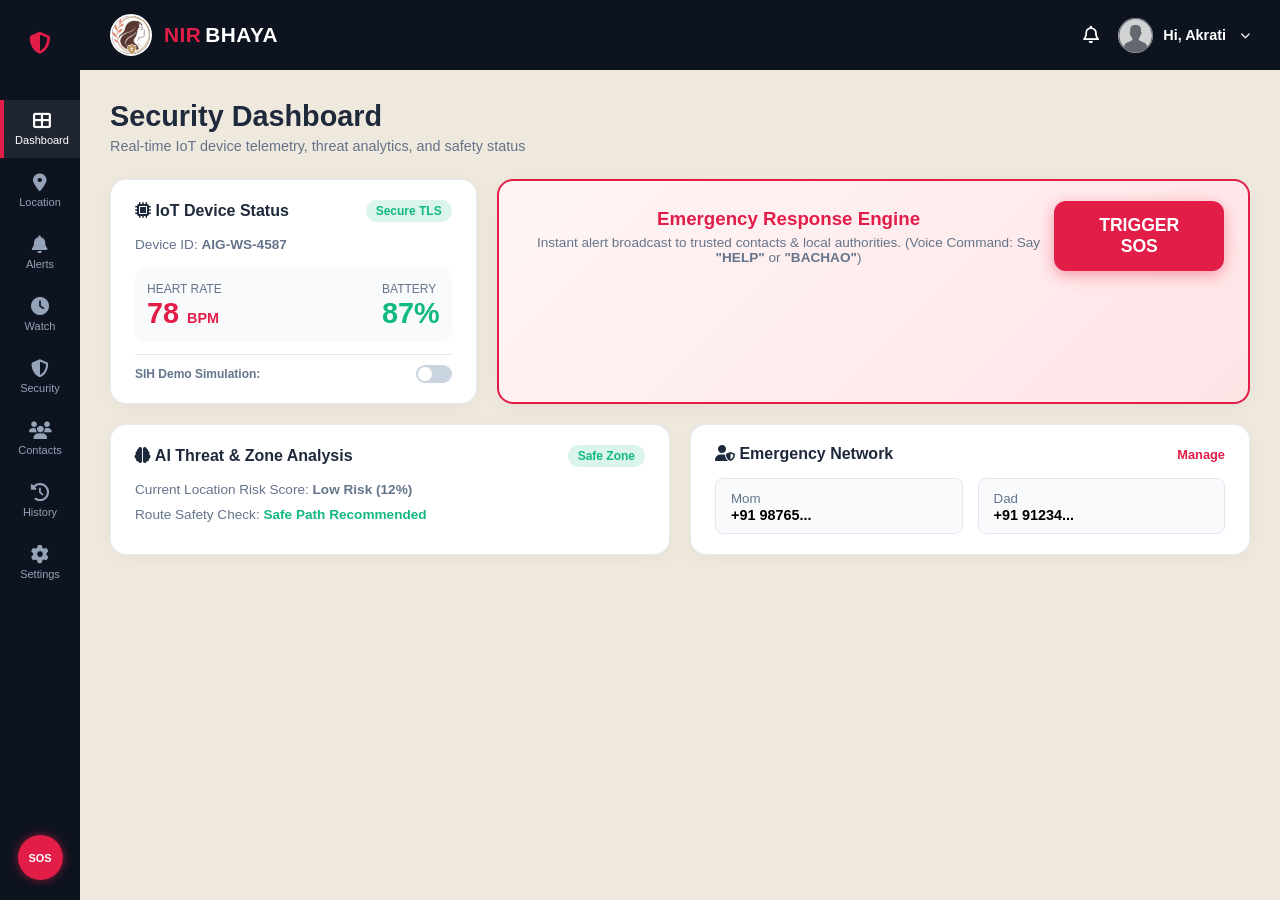
==== index.html @ d516da68 "Rename homepage to index.html" ====
<!DOCTYPE html>
<html lang="en">

<head>
    <meta charset="UTF-8">
    <meta name="viewport" content="width=device-width, initial-scale=1.0">
    <title>Dashboard | NIRBHAYA</title>

    <link rel="stylesheet" href="css/global.css">
    <link rel="stylesheet" href="https://cdnjs.cloudflare.com/ajax/libs/font-awesome/6.4.0/css/all.min.css">

    <style>
        /* Exact Theme Match with security.html */
        body {
            background-color: #8f6244;
            margin: 0;
            font-family: 'Plus Jakarta Sans', sans-serif;
        }

        .app-container {
            display: flex;
            min-height: 100vh;
        }

        /* Sidebar Styling */
        .sidebar {
            width: 80px;
            background-color: #0d131f;
            display: flex;
            flex-direction: column;
            align-items: center;
            padding: 20px 0;
            position: fixed;
            height: 100vh;
            z-index: 100;
        }

        .sidebar .logo-area {
            color: #fff;
            font-weight: 800;
            font-size: 14px;
            margin-bottom: 30px;
            text-align: center;
        }

        .sidebar a {
            color: #94a3b8;
            text-decoration: none;
            display: flex;
            flex-direction: column;
            align-items: center;
            font-size: 11px;
            padding: 12px 0;
            width: 100%;
            transition: 0.2s;
        }

        .sidebar a i {
            font-size: 18px;
            margin-bottom: 4px;
        }

        .sidebar a:hover,
        .sidebar a.active {
            color: #ffffff;
            background: rgba(255, 255, 255, 0.08);
            border-left: 4px solid #e11d48;
        }

        .sidebar .sos-icon-btn {
            margin-top: auto;
            background: #e11d48;
            color: white;
            border-radius: 50%;
            width: 45px;
            height: 45px;
            display: flex;
            align-items: center;
            justify-content: center;
            font-weight: 700;
            font-size: 11px;
            box-shadow: 0 0 10px rgba(225, 29, 72, 0.6);
            text-decoration: none;
            cursor: pointer;
        }

        /* Main Content Wrapper */
        .main-wrapper {
            margin-left: 80px;
            flex: 1;
            background-color: #efe8dc;
            min-height: 100vh;
        }

        /* Top Bar */
        .topbar {
            height: 70px;
            background: #0d131f;
            color: white;
            display: flex;
            align-items: center;
            justify-content: space-between;
            padding: 0 30px;
            position: relative;
        }

        .brand-logo-area {
            display: flex;
            align-items: center;
            gap: 12px;
        }

        /* Custom Logo Image Styles */
        .app-logo {
            height: 42px;
            width: 42px;
            border-radius: 50%;
            object-fit: cover;
            border: 2px solid white;
        }

        /* NIRBHAYA Logo Style (NIR in Red, BHAYA in White) */
        .brand-title {
            font-weight: 800;
            font-size: 1.3rem;
            letter-spacing: 0.5px;
            display: flex;
            align-items: center;
            gap: 4px;
        }

        .brand-title .nir-text {
            color: #e11d48;
        }

        .brand-title .bhaya-text {
            color: #ffffff;
        }

        .top-right {
            display: flex;
            align-items: center;
            gap: 20px;
        }

        /* User Profile Dropdown Styles (Exact Match with security.html) */
        .user-dropdown-container {
            position: relative;
            cursor: pointer;
        }

        .user-profile {
            display: flex;
            align-items: center;
            gap: 10px;
            font-size: 0.9rem;
            font-weight: 600;
        }

        .user-profile img {
            width: 35px;
            height: 35px;
            border-radius: 50%;
            object-fit: cover;
        }

        .dropdown-menu {
            display: none;
            position: absolute;
            right: 0;
            top: 50px;
            background: #ffffff;
            color: #1e293b;
            min-width: 200px;
            border-radius: 12px;
            box-shadow: 0 10px 25px rgba(0, 0, 0, 0.2);
            overflow: hidden;
            z-index: 1100;
        }

        .dropdown-menu.show {
            display: block;
        }

        .dropdown-header {
            padding: 15px;
            background: #f8fafc;
            border-bottom: 1px solid #e2e8f0;
        }

        .dropdown-header strong {
            display: block;
            font-size: 14px;
            color: #0f172a;
        }

        .dropdown-header small {
            color: #64748b;
            font-size: 12px;
        }

        .dropdown-item {
            display: flex;
            align-items: center;
            gap: 10px;
            padding: 12px 15px;
            color: #334155;
            text-decoration: none;
            font-size: 13px;
            transition: 0.2s;
        }

        .dropdown-item:hover {
            background: #f1f5f9;
            color: #e11d48;
        }

        .dropdown-item i {
            width: 16px;
        }

        .dropdown-divider {
            height: 1px;
            background: #e2e8f0;
        }

        /* Content Area & Cards Grid */
        .content-body {
            padding: 30px;
        }

        .page-title h1 {
            font-size: 1.8rem;
            font-weight: 800;
            color: #1e293b;
            margin-bottom: 5px;
        }

        .page-title p {
            color: #64748b;
            font-size: 0.9rem;
            margin-bottom: 25px;
        }

        .dashboard-grid {
            display: grid;
            grid-template-columns: repeat(12, 1fr);
            gap: 20px;
        }

        .card {
            background: #ffffff;
            border-radius: 16px;
            padding: 20px 24px;
            box-shadow: 0 4px 20px rgba(0, 0, 0, 0.04);
            border: 1px solid rgba(226, 232, 240, 0.8);
        }

        .col-4 {
            grid-column: span 4;
        }

        .col-8 {
            grid-column: span 8;
        }

        .col-6 {
            grid-column: span 6;
        }

        .card-header-flex {
            display: flex;
            justify-content: space-between;
            align-items: center;
            margin-bottom: 15px;
        }

        .card-title {
            font-size: 1rem;
            font-weight: 700;
            color: #1e293b;
        }

        .status-badge {
            padding: 4px 10px;
            border-radius: 20px;
            font-size: 0.75rem;
            font-weight: 700;
        }

        .badge-safe {
            background: rgba(16, 185, 129, 0.15);
            color: #10b981;
        }

        .sos-active-banner {
            background: linear-gradient(135deg, #fff5f5 0%, #ffe4e6 100%);
            border: 2px solid #e11d48;
            text-align: center;
        }

        .big-sos-btn {
            background: #e11d48;
            color: white;
            border: none;
            padding: 14px 35px;
            font-size: 1.1rem;
            font-weight: 800;
            border-radius: 12px;
            cursor: pointer;
            box-shadow: 0 4px 15px rgba(225, 29, 72, 0.4);
        }

        .metric-value {
            font-size: 1.8rem;
            font-weight: 800;
            color: #1e293b;
        }

        /* SOS Countdown Overlay Styling */
        #sosCountdownOverlay {
            display: none;
            position: fixed;
            top: 0;
            left: 0;
            width: 100%;
            height: 100vh;
            background: rgba(225, 29, 72, 0.95);
            z-index: 99999;
            color: white;
            flex-direction: column;
            justify-content: center;
            align-items: center;
            text-align: center;
            padding: 20px;
        }

        #sosTimerDisplay {
            font-size: 6rem;
            font-weight: 800;
            margin: 20px 0;
            letter-spacing: 2px;
        }
    </style>
</head>

<body>

    <div class="app-container">

        <!-- SIDEBAR -->
        <aside class="sidebar">

            <!-- Left top shield icon linked to security.html -->
            <div class="logo-area">
                <a href="security.html" style="color: inherit; text-decoration: none;">
                    <i class="fa-solid fa-shield-halved" style="font-size: 22px; color: #e11d48; cursor: pointer;"
                        title="Go to Security Center"></i>
                </a>
            </div>

            <nav style="width: 100%; display: flex; flex-direction: column; gap: 4px;">

                <a href="indexsih.html" class="active">
                    <i class="fa-solid fa-table-cells-large"></i>
                    <span>Dashboard</span>
                </a>

                <!-- Location link connected to pages/track-location.html -->
                <a href="pages/track-location.html">
                    <i class="fa-solid fa-location-dot"></i>
                    <span>Location</span>
                </a>

                <a href="alerts.html">
                    <i class="fa-solid fa-bell"></i>
                    <span>Alerts</span>
                </a>

                <a href="watch.html">
                    <i class="fa-solid fa-clock"></i>
                    <span>Watch</span>
                </a>

                <a href="security.html">
                    <i class="fa-solid fa-shield-alt"></i>
                    <span>Security</span>
                </a>

                <a href="contacts.html">
                    <i class="fa-solid fa-users"></i>
                    <span>Contacts</span>
                </a>

                <a href="history.html">
                    <i class="fa-solid fa-clock-rotate-left"></i>
                    <span>History</span>
                </a>

                <a href="settings.html">
                    <i class="fa-solid fa-gear"></i>
                    <span>Settings</span>
                </a>

            </nav>

            <a class="sos-icon-btn" onclick="triggerSOSCountdown()">SOS</a>

        </aside>


        <!-- MAIN WRAPPER -->
        <div class="main-wrapper">

            <!-- TOPBAR -->
            <header class="topbar">

                <div class="brand-logo-area">
                    <img src="assets/images/nir2.jpeg" alt="NIRBHAYA Logo" class="app-logo"
                        onerror="this.src='https://images.unsplash.com/photo-1618005182384-a83a8bd57fbe?w=100'">
                    <div class="brand-title">
                        <span class="nir-text">NIR</span><span class="bhaya-text">BHAYA</span>
                    </div>
                </div>

                <div class="top-right">

                    <i class="fa-regular fa-bell" style="cursor: pointer; font-size: 1.1rem;"
                        onclick="location.href='alerts.html'"></i>

                    <!-- USER PROFILE WITH INTERACTIVE DROPDOWN MENU -->
                    <div class="user-dropdown-container" id="userDropdownToggle">
                        <div class="user-profile">
                            <img id="topbarUserImg" src="aqw.jpeg" alt="User DP"
                                onerror="this.src='https://images.unsplash.com/photo-1534528741775-53994a69daeb?w=100'">
                            <span id="topbarUserName">Hi, Akrati</span>
                            <i class="fa-solid fa-chevron-down" style="font-size: 10px; margin-left: 4px;"></i>
                        </div>

                        <div class="dropdown-menu" id="userDropdownMenu">
                            <div class="dropdown-header">
                                <strong id="dropdownUserName">Akrati</strong>
                                <small id="dropdownUserEmail">akrati@example.com</small>
                            </div>
                            <a href="#" class="dropdown-item"
                                onclick="alert('User Details: Primary User | Status: Verified')">
                                <i class="fa-solid fa-user"></i> User Details
                            </a>
                            <a href="settings.html" class="dropdown-item">
                                <i class="fa-solid fa-gear"></i> Account Settings
                            </a>
                            <div class="dropdown-divider"></div>
                            <a href="login.html" class="dropdown-item" style="color: #ef3340;">
                                <i class="fa-solid fa-right-from-bracket"></i> Logout
                            </a>
                        </div>
                    </div>

                </div>

            </header>


            <!-- CONTENT BODY -->
            <main class="content-body">

                <div class="page-title">
                    <h1>Security Dashboard</h1>
                    <p>Real-time IoT device telemetry, threat analytics, and safety status</p>
                </div>


                <div class="dashboard-grid">

                    <!-- IoT Hardware Telemetry Card -->
                    <div class="card col-4">

                        <div class="card-header-flex">

                            <span class="card-title">
                                <i class="fa-solid fa-microchip"></i>
                                IoT Device Status
                            </span>

                            <span class="status-badge badge-safe">
                                Secure TLS
                            </span>

                        </div>

                        <p style="font-size: 0.85rem; color: #64748b; margin-bottom: 12px;">
                            Device ID: <strong>AIG-WS-4587</strong>
                        </p>

                        <div
                            style="display: flex; justify-content: space-between; margin-top: 15px; background: #f8fafc; padding: 12px; border-radius: 10px;">

                            <div>

                                <small style="color: #64748b; font-size: 0.75rem;">
                                    HEART RATE
                                </small>

                                <div class="metric-value" style="color: #e11d48;" id="heartRate">
                                    78
                                    <span style="font-size: 0.9rem;">
                                        BPM
                                    </span>
                                </div>

                            </div>

                            <div>

                                <small style="color: #64748b; font-size: 0.75rem;">
                                    BATTERY
                                </small>

                                <div class="metric-value" style="color: #10b981;">
                                    87%
                                </div>

                            </div>

                        </div>

                        <!-- SIH Demo Telemetry Simulation Toggle -->
                        <div
                            style="margin-top: 12px; display: flex; justify-content: space-between; align-items: center; border-top: 1px solid #e2e8f0; padding-top: 10px;">
                            <span style="font-size: 0.75rem; color: #64748b; font-weight: 600;">SIH Demo
                                Simulation:</span>
                            <label onclick="toggleSimulation()"
                                style="cursor: pointer; width: 36px; height: 18px; background: #cbd5e1; border-radius: 20px; position: relative; display: inline-block;">
                                <span id="slider"
                                    style="position: absolute; top: 2px; left: 2px; width: 14px; height: 14px; background: white; border-radius: 50%; transition: 0.3s;"></span>
                            </label>
                        </div>

                    </div>


                    <!-- Smart SOS Quick Trigger Card -->
                    <div class="card col-8 sos-active-banner">

                        <div style="display: flex; justify-content: space-between; align-items: center;">

                            <div>

                                <h3 style="color: #e11d48; margin-bottom: 5px;">
                                    Emergency Response Engine
                                </h3>

                                <p style="font-size: 0.85rem; color: #64748b;">
                                    Instant alert broadcast to trusted contacts & local authorities. (Voice Command: Say
                                    <strong>"HELP"</strong> or <strong>"BACHAO"</strong>)
                                </p>

                            </div>

                            <button class="big-sos-btn" onclick="triggerSOSCountdown()">
                                TRIGGER SOS
                            </button>

                        </div>

                    </div>


                    <!-- AI Risk & Geofence Status -->
                    <div class="card col-6">

                        <div class="card-header-flex">

                            <span class="card-title">
                                <i class="fa-solid fa-brain"></i>
                                AI Threat & Zone Analysis
                            </span>

                            <span class="status-badge badge-safe" id="zoneBadgeStatus">
                                Safe Zone
                            </span>

                        </div>

                        <p style="font-size: 0.85rem; color: #64748b; margin-bottom: 10px;">
                            Current Location Risk Score:
                            <strong id="riskScoreText">Low Risk (12%)</strong>
                        </p>

                        <p style="font-size: 0.85rem; color: #64748b;">
                            Route Safety Check:
                            <strong style="color: #10b981;" id="routeCheckText">
                                Safe Path Recommended
                            </strong>
                        </p>

                    </div>


                    <!-- Trusted Contacts Quick View -->
                    <div class="card col-6">

                        <div class="card-header-flex">

                            <span class="card-title">
                                <i class="fa-solid fa-user-shield"></i>
                                Emergency Network
                            </span>

                            <a href="security.html"
                                style="font-size: 0.8rem; color: #e11d48; text-decoration: none; font-weight: 700;">
                                Manage
                            </a>

                        </div>

                        <div style="display: flex; gap: 15px; margin-top: 10px;">

                            <div
                                style="background: #f8fafc; padding: 10px 15px; border-radius: 8px; flex: 1; border: 1px solid #e2e8f0;">

                                <small style="color: #64748b;">
                                    Mom
                                </small>

                                <div style="font-weight: 700; font-size: 0.9rem;">
                                    +91 98765...
                                </div>

                            </div>


                            <div
                                style="background: #f8fafc; padding: 10px 15px; border-radius: 8px; flex: 1; border: 1px solid #e2e8f0;">

                                <small style="color: #64748b;">
                                    Dad
                                </small>

                                <div style="font-weight: 700; font-size: 0.9rem;">
                                    +91 91234...
                                </div>

                            </div>

                        </div>

                    </div>

                </div>

            </main>

        </div>

    </div>

    <!-- SOS COUNTDOWN OVERLAY SCREEN -->
    <div id="sosCountdownOverlay">
        <h2>🚨 SOS EMERGENCY ACTIVATED 🚨</h2>
        <p>Dispatching coordinates and custom SMS to emergency contacts in:</p>
        <div id="sosTimerDisplay">15</div>
        <p style="font-size: 14px; max-width: 400px; opacity: 0.9; margin-bottom: 30px;">Voice command or manual trigger
            detected. Click cancel if this is a false alarm.</p>
        <button onclick="cancelSOS()"
            style="background: white; color: #e11d48; border: none; padding: 16px 45px; border-radius: 40px; font-size: 1.3rem; font-weight: 800; cursor: pointer; box-shadow: 0 10px 25px rgba(0,0,0,0.3); transition: 0.2s;">
            ❌ CANCEL SOS
        </button>
    </div>

    <!-- Script Section -->
    <script>
        // Sync Profile Data & Active Logged-in User Details from localStorage
        window.addEventListener('DOMContentLoaded', () => {
            const savedName = localStorage.getItem('nirbhaya_username');
            const savedDp = localStorage.getItem('nirbhaya_userdp');
            const savedEmail = localStorage.getItem('nirbhaya_user_email') || localStorage.getItem('nirbhaya_current_user_email');

            if (savedName) {
                const topbarNameEl = document.getElementById('topbarUserName');
                const dropdownNameEl = document.getElementById('dropdownUserName');
                if (topbarNameEl) topbarNameEl.textContent = `Hi, ${savedName}`;
                if (dropdownNameEl) dropdownNameEl.textContent = savedName;
            }

            if (savedEmail) {
                const dropdownEmailEl = document.getElementById('dropdownUserEmail');
                if (dropdownEmailEl) dropdownEmailEl.textContent = savedEmail;
            }

            const topbarImg = document.getElementById('topbarUserImg');
            if (savedDp && savedDp.trim() !== "") {
                if (topbarImg) topbarImg.src = savedDp;
            } else {
                if (topbarImg) topbarImg.src = 'aqw.jpeg';
            }
        });

        /* =========================
           USER DROPDOWN TOGGLE SCRIPT
        ========================= */
        const dropdownToggle = document.getElementById('userDropdownToggle');
        const dropdownMenu = document.getElementById('userDropdownMenu');

        if (dropdownToggle && dropdownMenu) {
            dropdownToggle.addEventListener('click', (e) => {
                e.stopPropagation();
                dropdownMenu.classList.toggle('show');
            });

            window.addEventListener('click', () => {
                if (dropdownMenu.classList.contains('show')) {
                    dropdownMenu.classList.remove('show');
                }
            });
        }

        // 1. IoT Telemetry Simulation for Judges Demo
        let isSimulating = false;
        function toggleSimulation() {
            isSimulating = !isSimulating;
            let hrElement = document.getElementById("heartRate");
            let slider = document.getElementById("slider");

            if (isSimulating) {
                slider.style.transform = "translateX(18px)";
                slider.parentElement.style.background = "#e11d48";
                window.simInterval = setInterval(() => {
                    let randomHR = Math.floor(Math.random() * (140 - 115 + 1)) + 115;
                    hrElement.innerHTML = `${randomHR} <span style="font-size: 0.9rem;">BPM</span>`;
                }, 2000);
            } else {
                slider.style.transform = "translateX(0)";
                slider.parentElement.style.background = "#cbd5e1";
                clearInterval(window.simInterval);
                hrElement.innerHTML = `78 <span style="font-size: 0.9rem;">BPM</span>`;
            }
        }

        // 2. Strict 15-Sec SOS Countdown & Cancel Engine
        let sosInterval = null;
        let countdownValue = 15;

        function triggerSOSCountdown() {
            countdownValue = 15;
            document.getElementById('sosTimerDisplay').textContent = countdownValue;
            document.getElementById('sosCountdownOverlay').style.display = 'flex';

            sosInterval = setInterval(() => {
                countdownValue--;
                document.getElementById('sosTimerDisplay').textContent = countdownValue;

                if (countdownValue <= 0) {
                    clearInterval(sosInterval);
                    document.getElementById('sosCountdownOverlay').style.display = 'none';

                    const customMsg = localStorage.getItem('nirbhaya_sos_sms') || "Emergency SOS Triggered!";
                    alert(`🚨 SOS DISPATCHED SUCCESSFULLY!\n\nCustom SMS Sent to Trusted Contacts:\n"${customMsg}"\n\nLocal authorities & emergency services alerted with live GPS coordinates.`);
                }
            }, 1000);
        }

        function cancelSOS() {
            if (sosInterval) {
                clearInterval(sosInterval);
            }
            document.getElementById('sosCountdownOverlay').style.display = 'none';
            alert("🛡️ SOS Alert successfully cancelled.");
        }

        // 3. Hands-Free Voice Command Listener for SOS (Keywords: HELP, BACHAO, SAFE)
        if ('webkitSpeechRecognition' in window || 'SpeechRecognition' in window) {
            const SpeechRecognition = window.SpeechRecognition || window.webkitSpeechRecognition;
            const recognition = new SpeechRecognition();
            recognition.continuous = true;
            recognition.interimResults = false;
            recognition.lang = 'en-IN';

            recognition.onresult = function (event) {
                let transcript = event.results[event.results.length - 1][0].transcript.toLowerCase();
                console.log("Voice heard:", transcript);

                if (transcript.includes("help") || transcript.includes("bachao") || transcript.includes("emergency")) {
                    triggerSOSCountdown();
                } else if (transcript.includes("safe")) {
                    cancelSOS();
                    document.getElementById('zoneBadgeStatus').textContent = "Safe Zone";
                    document.getElementById('zoneBadgeStatus').className = "status-badge badge-safe";
                    document.getElementById('riskScoreText').textContent = "Low Risk (12%)";
                    document.getElementById('routeCheckText').textContent = "Safe Path Recommended";
                    document.getElementById('routeCheckText').style.color = "#10b981";
                }
            };

            recognition.onerror = function (event) {
                console.log("Speech recognition error", event.error);
            };

            recognition.onend = function () {
                try {
                    recognition.start();
                } catch (e) { }
            };

            try {
                recognition.start();
                console.log("Microphone voice recognition active for HELP / BACHAO / SAFE");
            } catch (e) {
                console.log("Voice listener already active or blocked");
            }
        }
    </script>

</body>

</html>
---- css/global.css ----
*{
    margin: 0px;
    padding: 0px;
    box-sizing: border-box;
}
body{
    font-family: 'Lucida Sans', 'Lucida Sans Regular', 'Lucida Grande', 'Lucida Sans Unicode', Geneva, Verdana, sans-serif;
    font-weight: 100;
    font-size: medium;
}
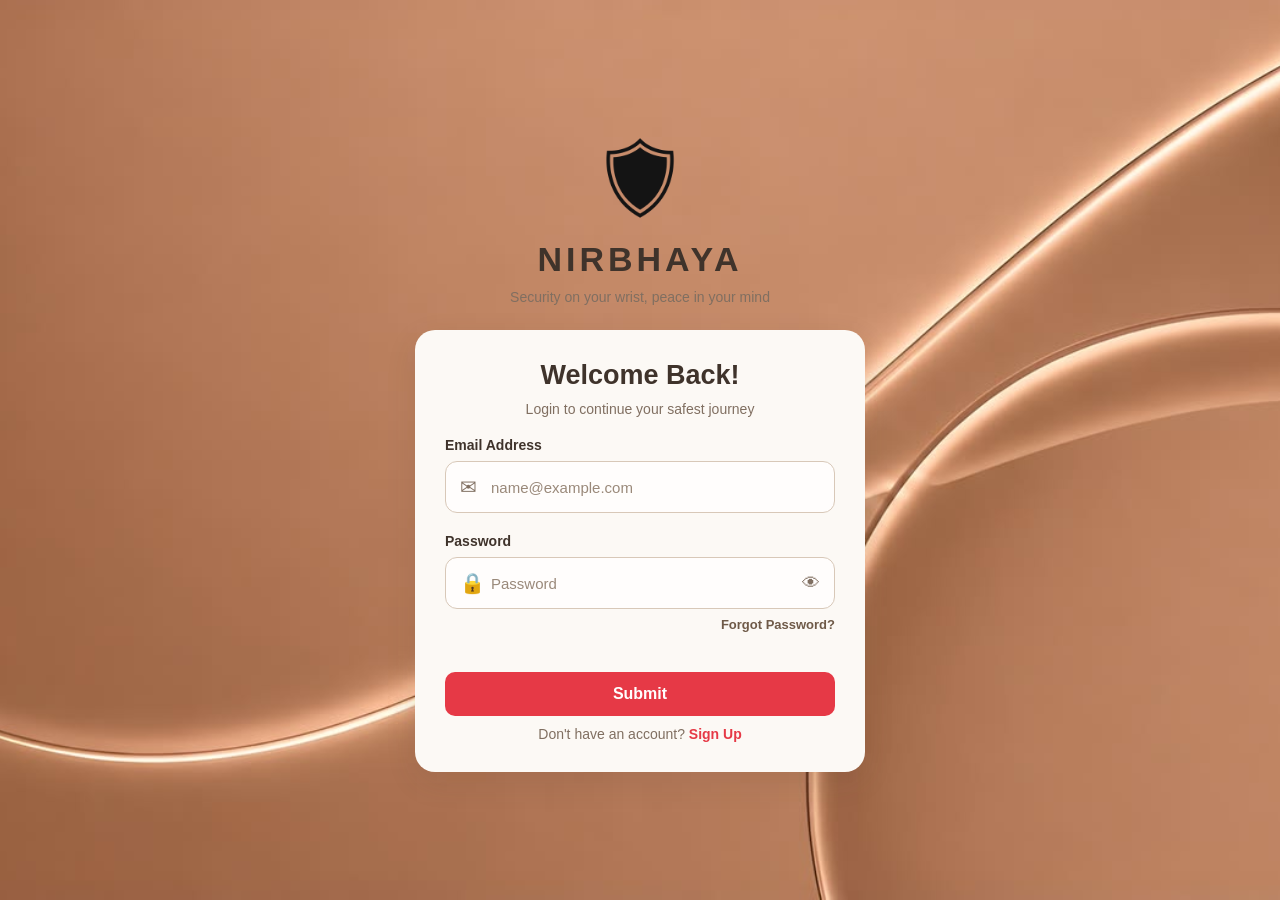
==== commit 8b97900f: "Set login as homepage" ====
--- a/index.html
+++ b/index.html
@@ -8,6 +8,7 @@
 <head>
     <meta charset="UTF-8">
     <meta name="viewport" content="width=device-width, initial-scale=1.0">
+    <meta http-equiv="refresh" content="0; url=login.html">
     <title>Dashboard | NIRBHAYA</title>
 
     <link rel="stylesheet" href="css/global.css">
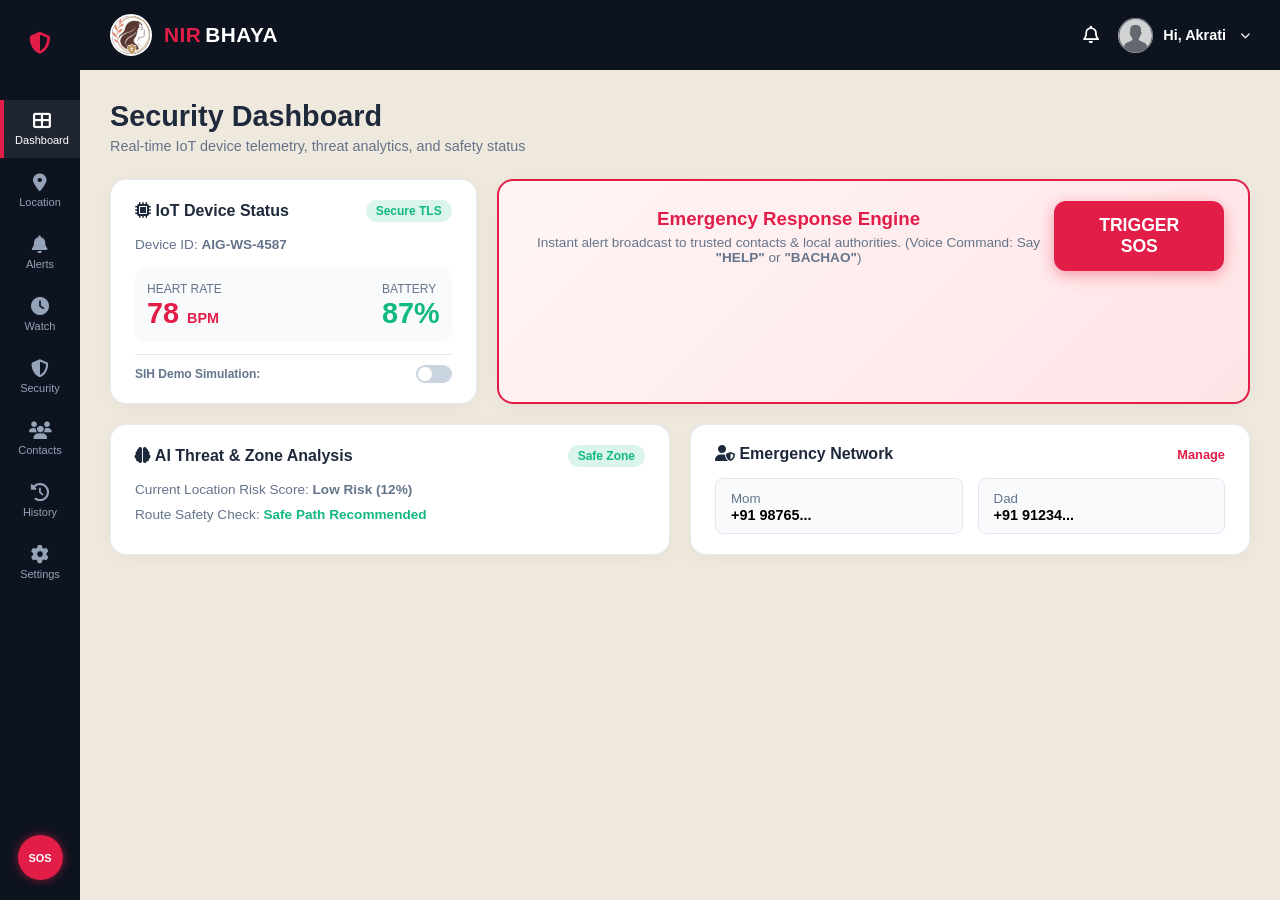
==== commit 01c6ff83: "Fix dashboard homepage" ====
--- a/index.html
+++ b/index.html
@@ -1,14 +1,10 @@
-
-
-
-
 <!DOCTYPE html>
 <html lang="en">
 
 <head>
     <meta charset="UTF-8">
     <meta name="viewport" content="width=device-width, initial-scale=1.0">
-    <meta http-equiv="refresh" content="0; url=login.html">
+    
     <title>Dashboard | NIRBHAYA</title>
 
     <link rel="stylesheet" href="css/global.css">
@@ -366,7 +362,7 @@
 
             <nav style="width: 100%; display: flex; flex-direction: column; gap: 4px;">
 
-                <a href="indexsih.html" class="active">
+                <a href="index.html" class="active">
                     <i class="fa-solid fa-table-cells-large"></i>
                     <span>Dashboard</span>
                 </a>
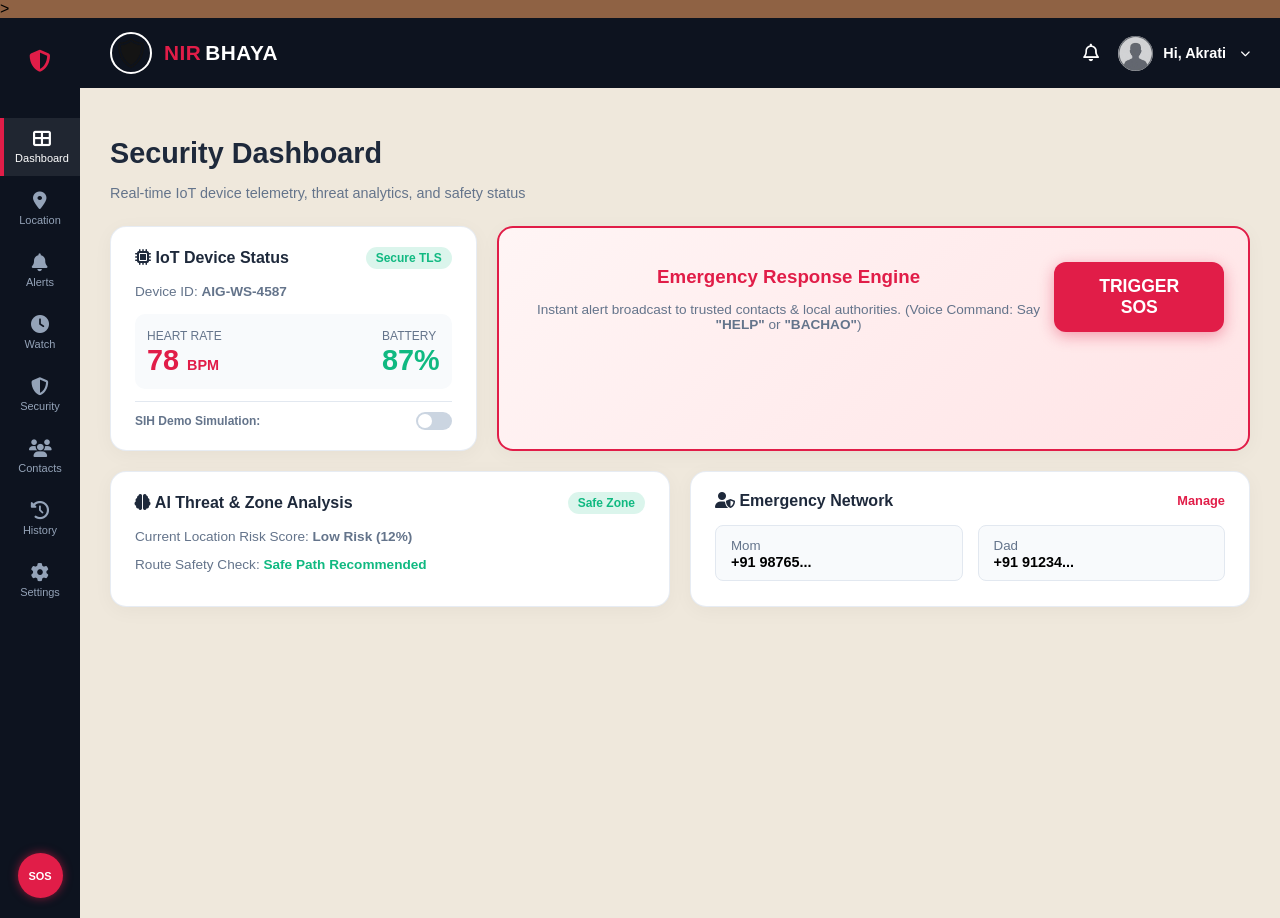
==== commit d0e72bff: "Fix dashboard visibility" ====
--- a/index.html
+++ b/index.html
@@ -1,4 +1,4 @@
-<!DOCTYPE html>
+<!DOCTYPE html>>
 <html lang="en">
 
 <head>
@@ -7,7 +7,7 @@
     
     <title>Dashboard | NIRBHAYA</title>
 
-    <link rel="stylesheet" href="css/global.css">
+    <link rel="stylesheet" >
     <link rel="stylesheet" href="https://cdnjs.cloudflare.com/ajax/libs/font-awesome/6.4.0/css/all.min.css">
 
     <style>
@@ -342,6 +342,35 @@
             margin: 20px 0;
             letter-spacing: 2px;
         }
+
+        /* Dashboard reliability + responsive fixes */
+        *, *::before, *::after { box-sizing: border-box; }
+        html, body { min-height: 100%; }
+        body { overflow-x: hidden; }
+        .app-container { width: 100%; }
+        .main-wrapper { min-width: 0; }
+        .content-body { display: block !important; visibility: visible !important; opacity: 1 !important; }
+        .dashboard-grid { display: grid !important; }
+        .dashboard-grid > .card { display: block !important; visibility: visible !important; opacity: 1 !important; min-width: 0; }
+        @media (max-width: 900px) {
+            .sidebar { width: 70px; }
+            .main-wrapper { margin-left: 70px; }
+            .dashboard-grid { grid-template-columns: 1fr 1fr; }
+            .col-4, .col-6, .col-8 { grid-column: span 1; }
+            .sos-active-banner { grid-column: 1 / -1; }
+        }
+        @media (max-width: 600px) {
+            .sidebar { width: 60px; padding-top: 12px; }
+            .sidebar a span { display: none; }
+            .main-wrapper { margin-left: 60px; }
+            .topbar { padding: 0 15px; }
+            .brand-title { font-size: 1rem; }
+            .app-logo { width: 34px; height: 34px; }
+            .content-body { padding: 18px; }
+            .dashboard-grid { grid-template-columns: 1fr; }
+            .col-4, .col-6, .col-8, .sos-active-banner { grid-column: 1; }
+            .sos-active-banner > div { flex-direction: column; gap: 15px; }
+        }
     </style>
 </head>
 
@@ -417,7 +446,7 @@
             <header class="topbar">
 
                 <div class="brand-logo-area">
-                    <img src="assets/images/nir2.jpeg" alt="NIRBHAYA Logo" class="app-logo"
+                    <img src="assets/images/logo.png" alt="NIRBHAYA Logo" class="app-logo"
                         onerror="this.src='https://images.unsplash.com/photo-1618005182384-a83a8bd57fbe?w=100'">
                     <div class="brand-title">
                         <span class="nir-text">NIR</span><span class="bhaya-text">BHAYA</span>
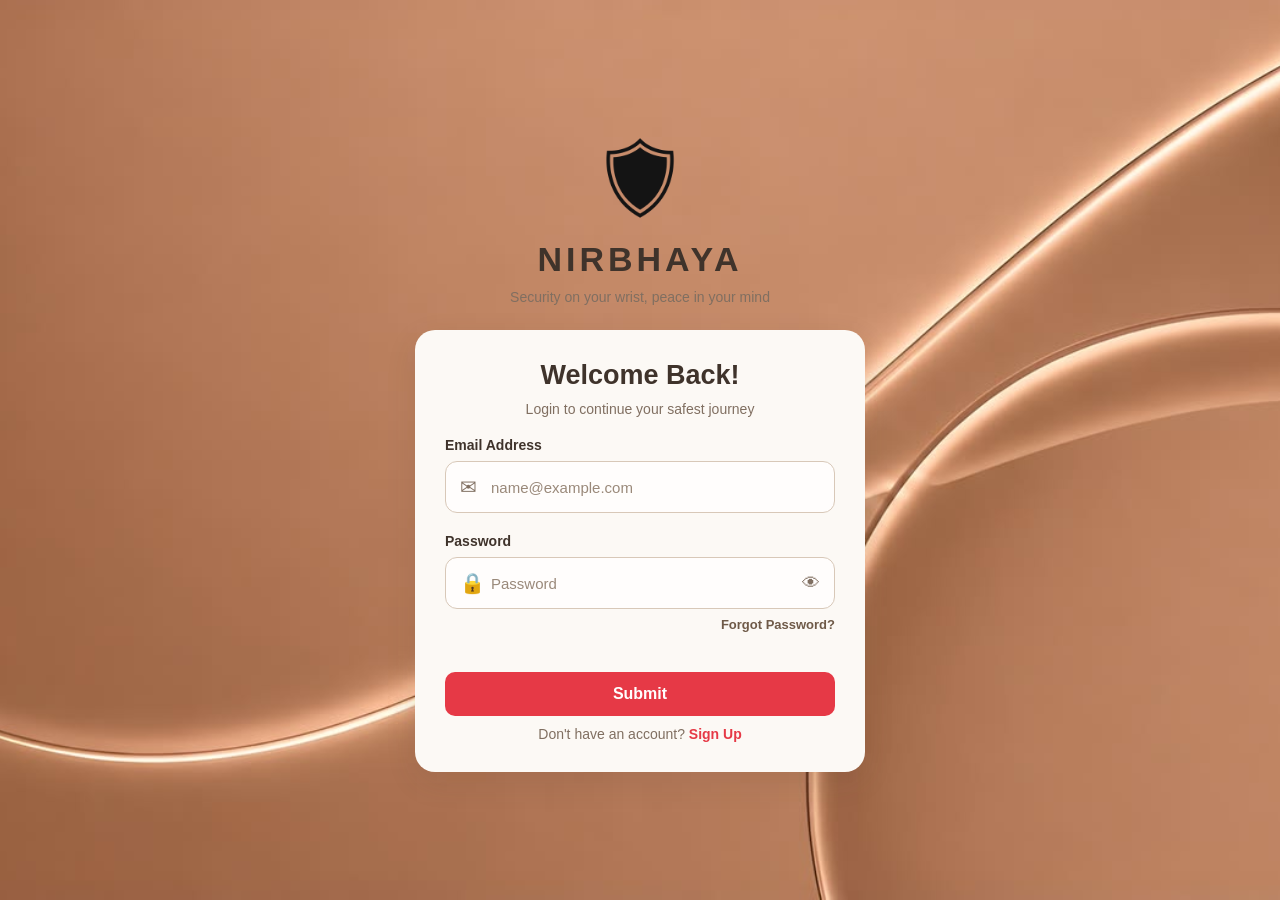
==== commit b1f4d096: "Fix login signup and dashboard flow" ====
--- a/index.html
+++ b/index.html
@@ -1,846 +1,21 @@
-<!DOCTYPE html>>
+<!DOCTYPE html>
 <html lang="en">
-
 <head>
     <meta charset="UTF-8">
     <meta name="viewport" content="width=device-width, initial-scale=1.0">
-    
-    <title>Dashboard | NIRBHAYA</title>
-
-    <link rel="stylesheet" >
-    <link rel="stylesheet" href="https://cdnjs.cloudflare.com/ajax/libs/font-awesome/6.4.0/css/all.min.css">
-
-    <style>
-        /* Exact Theme Match with security.html */
-        body {
-            background-color: #8f6244;
-            margin: 0;
-            font-family: 'Plus Jakarta Sans', sans-serif;
-        }
-
-        .app-container {
-            display: flex;
-            min-height: 100vh;
-        }
-
-        /* Sidebar Styling */
-        .sidebar {
-            width: 80px;
-            background-color: #0d131f;
-            display: flex;
-            flex-direction: column;
-            align-items: center;
-            padding: 20px 0;
-            position: fixed;
-            height: 100vh;
-            z-index: 100;
-        }
-
-        .sidebar .logo-area {
-            color: #fff;
-            font-weight: 800;
-            font-size: 14px;
-            margin-bottom: 30px;
-            text-align: center;
-        }
-
-        .sidebar a {
-            color: #94a3b8;
-            text-decoration: none;
-            display: flex;
-            flex-direction: column;
-            align-items: center;
-            font-size: 11px;
-            padding: 12px 0;
-            width: 100%;
-            transition: 0.2s;
-        }
-
-        .sidebar a i {
-            font-size: 18px;
-            margin-bottom: 4px;
-        }
-
-        .sidebar a:hover,
-        .sidebar a.active {
-            color: #ffffff;
-            background: rgba(255, 255, 255, 0.08);
-            border-left: 4px solid #e11d48;
-        }
-
-        .sidebar .sos-icon-btn {
-            margin-top: auto;
-            background: #e11d48;
-            color: white;
-            border-radius: 50%;
-            width: 45px;
-            height: 45px;
-            display: flex;
-            align-items: center;
-            justify-content: center;
-            font-weight: 700;
-            font-size: 11px;
-            box-shadow: 0 0 10px rgba(225, 29, 72, 0.6);
-            text-decoration: none;
-            cursor: pointer;
-        }
-
-        /* Main Content Wrapper */
-        .main-wrapper {
-            margin-left: 80px;
-            flex: 1;
-            background-color: #efe8dc;
-            min-height: 100vh;
-        }
-
-        /* Top Bar */
-        .topbar {
-            height: 70px;
-            background: #0d131f;
-            color: white;
-            display: flex;
-            align-items: center;
-            justify-content: space-between;
-            padding: 0 30px;
-            position: relative;
-        }
-
-        .brand-logo-area {
-            display: flex;
-            align-items: center;
-            gap: 12px;
-        }
-
-        /* Custom Logo Image Styles */
-        .app-logo {
-            height: 42px;
-            width: 42px;
-            border-radius: 50%;
-            object-fit: cover;
-            border: 2px solid white;
-        }
-
-        /* NIRBHAYA Logo Style (NIR in Red, BHAYA in White) */
-        .brand-title {
-            font-weight: 800;
-            font-size: 1.3rem;
-            letter-spacing: 0.5px;
-            display: flex;
-            align-items: center;
-            gap: 4px;
-        }
-
-        .brand-title .nir-text {
-            color: #e11d48;
-        }
-
-        .brand-title .bhaya-text {
-            color: #ffffff;
-        }
-
-        .top-right {
-            display: flex;
-            align-items: center;
-            gap: 20px;
-        }
-
-        /* User Profile Dropdown Styles (Exact Match with security.html) */
-        .user-dropdown-container {
-            position: relative;
-            cursor: pointer;
-        }
-
-        .user-profile {
-            display: flex;
-            align-items: center;
-            gap: 10px;
-            font-size: 0.9rem;
-            font-weight: 600;
-        }
-
-        .user-profile img {
-            width: 35px;
-            height: 35px;
-            border-radius: 50%;
-            object-fit: cover;
-        }
-
-        .dropdown-menu {
-            display: none;
-            position: absolute;
-            right: 0;
-            top: 50px;
-            background: #ffffff;
-            color: #1e293b;
-            min-width: 200px;
-            border-radius: 12px;
-            box-shadow: 0 10px 25px rgba(0, 0, 0, 0.2);
-            overflow: hidden;
-            z-index: 1100;
-        }
-
-        .dropdown-menu.show {
-            display: block;
-        }
-
-        .dropdown-header {
-            padding: 15px;
-            background: #f8fafc;
-            border-bottom: 1px solid #e2e8f0;
-        }
-
-        .dropdown-header strong {
-            display: block;
-            font-size: 14px;
-            color: #0f172a;
-        }
-
-        .dropdown-header small {
-            color: #64748b;
-            font-size: 12px;
-        }
-
-        .dropdown-item {
-            display: flex;
-            align-items: center;
-            gap: 10px;
-            padding: 12px 15px;
-            color: #334155;
-            text-decoration: none;
-            font-size: 13px;
-            transition: 0.2s;
-        }
-
-        .dropdown-item:hover {
-            background: #f1f5f9;
-            color: #e11d48;
-        }
-
-        .dropdown-item i {
-            width: 16px;
-        }
-
-        .dropdown-divider {
-            height: 1px;
-            background: #e2e8f0;
-        }
-
-        /* Content Area & Cards Grid */
-        .content-body {
-            padding: 30px;
-        }
-
-        .page-title h1 {
-            font-size: 1.8rem;
-            font-weight: 800;
-            color: #1e293b;
-            margin-bottom: 5px;
-        }
-
-        .page-title p {
-            color: #64748b;
-            font-size: 0.9rem;
-            margin-bottom: 25px;
-        }
-
-        .dashboard-grid {
-            display: grid;
-            grid-template-columns: repeat(12, 1fr);
-            gap: 20px;
-        }
-
-        .card {
-            background: #ffffff;
-            border-radius: 16px;
-            padding: 20px 24px;
-            box-shadow: 0 4px 20px rgba(0, 0, 0, 0.04);
-            border: 1px solid rgba(226, 232, 240, 0.8);
-        }
-
-        .col-4 {
-            grid-column: span 4;
-        }
-
-        .col-8 {
-            grid-column: span 8;
-        }
-
-        .col-6 {
-            grid-column: span 6;
-        }
-
-        .card-header-flex {
-            display: flex;
-            justify-content: space-between;
-            align-items: center;
-            margin-bottom: 15px;
-        }
-
-        .card-title {
-            font-size: 1rem;
-            font-weight: 700;
-            color: #1e293b;
-        }
-
-        .status-badge {
-            padding: 4px 10px;
-            border-radius: 20px;
-            font-size: 0.75rem;
-            font-weight: 700;
-        }
-
-        .badge-safe {
-            background: rgba(16, 185, 129, 0.15);
-            color: #10b981;
-        }
-
-        .sos-active-banner {
-            background: linear-gradient(135deg, #fff5f5 0%, #ffe4e6 100%);
-            border: 2px solid #e11d48;
-            text-align: center;
-        }
-
-        .big-sos-btn {
-            background: #e11d48;
-            color: white;
-            border: none;
-            padding: 14px 35px;
-            font-size: 1.1rem;
-            font-weight: 800;
-            border-radius: 12px;
-            cursor: pointer;
-            box-shadow: 0 4px 15px rgba(225, 29, 72, 0.4);
-        }
-
-        .metric-value {
-            font-size: 1.8rem;
-            font-weight: 800;
-            color: #1e293b;
-        }
-
-        /* SOS Countdown Overlay Styling */
-        #sosCountdownOverlay {
-            display: none;
-            position: fixed;
-            top: 0;
-            left: 0;
-            width: 100%;
-            height: 100vh;
-            background: rgba(225, 29, 72, 0.95);
-            z-index: 99999;
-            color: white;
-            flex-direction: column;
-            justify-content: center;
-            align-items: center;
-            text-align: center;
-            padding: 20px;
-        }
-
-        #sosTimerDisplay {
-            font-size: 6rem;
-            font-weight: 800;
-            margin: 20px 0;
-            letter-spacing: 2px;
-        }
-
-        /* Dashboard reliability + responsive fixes */
-        *, *::before, *::after { box-sizing: border-box; }
-        html, body { min-height: 100%; }
-        body { overflow-x: hidden; }
-        .app-container { width: 100%; }
-        .main-wrapper { min-width: 0; }
-        .content-body { display: block !important; visibility: visible !important; opacity: 1 !important; }
-        .dashboard-grid { display: grid !important; }
-        .dashboard-grid > .card { display: block !important; visibility: visible !important; opacity: 1 !important; min-width: 0; }
-        @media (max-width: 900px) {
-            .sidebar { width: 70px; }
-            .main-wrapper { margin-left: 70px; }
-            .dashboard-grid { grid-template-columns: 1fr 1fr; }
-            .col-4, .col-6, .col-8 { grid-column: span 1; }
-            .sos-active-banner { grid-column: 1 / -1; }
-        }
-        @media (max-width: 600px) {
-            .sidebar { width: 60px; padding-top: 12px; }
-            .sidebar a span { display: none; }
-            .main-wrapper { margin-left: 60px; }
-            .topbar { padding: 0 15px; }
-            .brand-title { font-size: 1rem; }
-            .app-logo { width: 34px; height: 34px; }
-            .content-body { padding: 18px; }
-            .dashboard-grid { grid-template-columns: 1fr; }
-            .col-4, .col-6, .col-8, .sos-active-banner { grid-column: 1; }
-            .sos-active-banner > div { flex-direction: column; gap: 15px; }
-        }
-    </style>
+    <title>NIRBHAYA - Login</title>
 </head>
 
 <body>
 
-    <div class="app-container">
+<script>
+    window.location.href = "login.html";
+</script>
 
-        <!-- SIDEBAR -->
-        <aside class="sidebar">
-
-            <!-- Left top shield icon linked to security.html -->
-            <div class="logo-area">
-                <a href="security.html" style="color: inherit; text-decoration: none;">
-                    <i class="fa-solid fa-shield-halved" style="font-size: 22px; color: #e11d48; cursor: pointer;"
-                        title="Go to Security Center"></i>
-                </a>
-            </div>
-
-            <nav style="width: 100%; display: flex; flex-direction: column; gap: 4px;">
-
-                <a href="index.html" class="active">
-                    <i class="fa-solid fa-table-cells-large"></i>
-                    <span>Dashboard</span>
-                </a>
-
-                <!-- Location link connected to pages/track-location.html -->
-                <a href="pages/track-location.html">
-                    <i class="fa-solid fa-location-dot"></i>
-                    <span>Location</span>
-                </a>
-
-                <a href="alerts.html">
-                    <i class="fa-solid fa-bell"></i>
-                    <span>Alerts</span>
-                </a>
-
-                <a href="watch.html">
-                    <i class="fa-solid fa-clock"></i>
-                    <span>Watch</span>
-                </a>
-
-                <a href="security.html">
-                    <i class="fa-solid fa-shield-alt"></i>
-                    <span>Security</span>
-                </a>
-
-                <a href="contacts.html">
-                    <i class="fa-solid fa-users"></i>
-                    <span>Contacts</span>
-                </a>
-
-                <a href="history.html">
-                    <i class="fa-solid fa-clock-rotate-left"></i>
-                    <span>History</span>
-                </a>
-
-                <a href="settings.html">
-                    <i class="fa-solid fa-gear"></i>
-                    <span>Settings</span>
-                </a>
-
-            </nav>
-
-            <a class="sos-icon-btn" onclick="triggerSOSCountdown()">SOS</a>
-
-        </aside>
-
-
-        <!-- MAIN WRAPPER -->
-        <div class="main-wrapper">
-
-            <!-- TOPBAR -->
-            <header class="topbar">
-
-                <div class="brand-logo-area">
-                    <img src="assets/images/logo.png" alt="NIRBHAYA Logo" class="app-logo"
-                        onerror="this.src='https://images.unsplash.com/photo-1618005182384-a83a8bd57fbe?w=100'">
-                    <div class="brand-title">
-                        <span class="nir-text">NIR</span><span class="bhaya-text">BHAYA</span>
-                    </div>
-                </div>
-
-                <div class="top-right">
-
-                    <i class="fa-regular fa-bell" style="cursor: pointer; font-size: 1.1rem;"
-                        onclick="location.href='alerts.html'"></i>
-
-                    <!-- USER PROFILE WITH INTERACTIVE DROPDOWN MENU -->
-                    <div class="user-dropdown-container" id="userDropdownToggle">
-                        <div class="user-profile">
-                            <img id="topbarUserImg" src="aqw.jpeg" alt="User DP"
-                                onerror="this.src='https://images.unsplash.com/photo-1534528741775-53994a69daeb?w=100'">
-                            <span id="topbarUserName">Hi, Akrati</span>
-                            <i class="fa-solid fa-chevron-down" style="font-size: 10px; margin-left: 4px;"></i>
-                        </div>
-
-                        <div class="dropdown-menu" id="userDropdownMenu">
-                            <div class="dropdown-header">
-                                <strong id="dropdownUserName">Akrati</strong>
-                                <small id="dropdownUserEmail">akrati@example.com</small>
-                            </div>
-                            <a href="#" class="dropdown-item"
-                                onclick="alert('User Details: Primary User | Status: Verified')">
-                                <i class="fa-solid fa-user"></i> User Details
-                            </a>
-                            <a href="settings.html" class="dropdown-item">
-                                <i class="fa-solid fa-gear"></i> Account Settings
-                            </a>
-                            <div class="dropdown-divider"></div>
-                            <a href="login.html" class="dropdown-item" style="color: #ef3340;">
-                                <i class="fa-solid fa-right-from-bracket"></i> Logout
-                            </a>
-                        </div>
-                    </div>
-
-                </div>
-
-            </header>
-
-
-            <!-- CONTENT BODY -->
-            <main class="content-body">
-
-                <div class="page-title">
-                    <h1>Security Dashboard</h1>
-                    <p>Real-time IoT device telemetry, threat analytics, and safety status</p>
-                </div>
-
-
-                <div class="dashboard-grid">
-
-                    <!-- IoT Hardware Telemetry Card -->
-                    <div class="card col-4">
-
-                        <div class="card-header-flex">
-
-                            <span class="card-title">
-                                <i class="fa-solid fa-microchip"></i>
-                                IoT Device Status
-                            </span>
-
-                            <span class="status-badge badge-safe">
-                                Secure TLS
-                            </span>
-
-                        </div>
-
-                        <p style="font-size: 0.85rem; color: #64748b; margin-bottom: 12px;">
-                            Device ID: <strong>AIG-WS-4587</strong>
-                        </p>
-
-                        <div
-                            style="display: flex; justify-content: space-between; margin-top: 15px; background: #f8fafc; padding: 12px; border-radius: 10px;">
-
-                            <div>
-
-                                <small style="color: #64748b; font-size: 0.75rem;">
-                                    HEART RATE
-                                </small>
-
-                                <div class="metric-value" style="color: #e11d48;" id="heartRate">
-                                    78
-                                    <span style="font-size: 0.9rem;">
-                                        BPM
-                                    </span>
-                                </div>
-
-                            </div>
-
-                            <div>
-
-                                <small style="color: #64748b; font-size: 0.75rem;">
-                                    BATTERY
-                                </small>
-
-                                <div class="metric-value" style="color: #10b981;">
-                                    87%
-                                </div>
-
-                            </div>
-
-                        </div>
-
-                        <!-- SIH Demo Telemetry Simulation Toggle -->
-                        <div
-                            style="margin-top: 12px; display: flex; justify-content: space-between; align-items: center; border-top: 1px solid #e2e8f0; padding-top: 10px;">
-                            <span style="font-size: 0.75rem; color: #64748b; font-weight: 600;">SIH Demo
-                                Simulation:</span>
-                            <label onclick="toggleSimulation()"
-                                style="cursor: pointer; width: 36px; height: 18px; background: #cbd5e1; border-radius: 20px; position: relative; display: inline-block;">
-                                <span id="slider"
-                                    style="position: absolute; top: 2px; left: 2px; width: 14px; height: 14px; background: white; border-radius: 50%; transition: 0.3s;"></span>
-                            </label>
-                        </div>
-
-                    </div>
-
-
-                    <!-- Smart SOS Quick Trigger Card -->
-                    <div class="card col-8 sos-active-banner">
-
-                        <div style="display: flex; justify-content: space-between; align-items: center;">
-
-                            <div>
-
-                                <h3 style="color: #e11d48; margin-bottom: 5px;">
-                                    Emergency Response Engine
-                                </h3>
-
-                                <p style="font-size: 0.85rem; color: #64748b;">
-                                    Instant alert broadcast to trusted contacts & local authorities. (Voice Command: Say
-                                    <strong>"HELP"</strong> or <strong>"BACHAO"</strong>)
-                                </p>
-
-                            </div>
-
-                            <button class="big-sos-btn" onclick="triggerSOSCountdown()">
-                                TRIGGER SOS
-                            </button>
-
-                        </div>
-
-                    </div>
-
-
-                    <!-- AI Risk & Geofence Status -->
-                    <div class="card col-6">
-
-                        <div class="card-header-flex">
-
-                            <span class="card-title">
-                                <i class="fa-solid fa-brain"></i>
-                                AI Threat & Zone Analysis
-                            </span>
-
-                            <span class="status-badge badge-safe" id="zoneBadgeStatus">
-                                Safe Zone
-                            </span>
-
-                        </div>
-
-                        <p style="font-size: 0.85rem; color: #64748b; margin-bottom: 10px;">
-                            Current Location Risk Score:
-                            <strong id="riskScoreText">Low Risk (12%)</strong>
-                        </p>
-
-                        <p style="font-size: 0.85rem; color: #64748b;">
-                            Route Safety Check:
-                            <strong style="color: #10b981;" id="routeCheckText">
-                                Safe Path Recommended
-                            </strong>
-                        </p>
-
-                    </div>
-
-
-                    <!-- Trusted Contacts Quick View -->
-                    <div class="card col-6">
-
-                        <div class="card-header-flex">
-
-                            <span class="card-title">
-                                <i class="fa-solid fa-user-shield"></i>
-                                Emergency Network
-                            </span>
-
-                            <a href="security.html"
-                                style="font-size: 0.8rem; color: #e11d48; text-decoration: none; font-weight: 700;">
-                                Manage
-                            </a>
-
-                        </div>
-
-                        <div style="display: flex; gap: 15px; margin-top: 10px;">
-
-                            <div
-                                style="background: #f8fafc; padding: 10px 15px; border-radius: 8px; flex: 1; border: 1px solid #e2e8f0;">
-
-                                <small style="color: #64748b;">
-                                    Mom
-                                </small>
-
-                                <div style="font-weight: 700; font-size: 0.9rem;">
-                                    +91 98765...
-                                </div>
-
-                            </div>
-
-
-                            <div
-                                style="background: #f8fafc; padding: 10px 15px; border-radius: 8px; flex: 1; border: 1px solid #e2e8f0;">
-
-                                <small style="color: #64748b;">
-                                    Dad
-                                </small>
-
-                                <div style="font-weight: 700; font-size: 0.9rem;">
-                                    +91 91234...
-                                </div>
-
-                            </div>
-
-                        </div>
-
-                    </div>
-
-                </div>
-
-            </main>
-
-        </div>
-
-    </div>
-
-    <!-- SOS COUNTDOWN OVERLAY SCREEN -->
-    <div id="sosCountdownOverlay">
-        <h2>🚨 SOS EMERGENCY ACTIVATED 🚨</h2>
-        <p>Dispatching coordinates and custom SMS to emergency contacts in:</p>
-        <div id="sosTimerDisplay">15</div>
-        <p style="font-size: 14px; max-width: 400px; opacity: 0.9; margin-bottom: 30px;">Voice command or manual trigger
-            detected. Click cancel if this is a false alarm.</p>
-        <button onclick="cancelSOS()"
-            style="background: white; color: #e11d48; border: none; padding: 16px 45px; border-radius: 40px; font-size: 1.3rem; font-weight: 800; cursor: pointer; box-shadow: 0 10px 25px rgba(0,0,0,0.3); transition: 0.2s;">
-            ❌ CANCEL SOS
-        </button>
-    </div>
-
-    <!-- Script Section -->
-    <script>
-        // Sync Profile Data & Active Logged-in User Details from localStorage
-        window.addEventListener('DOMContentLoaded', () => {
-            const savedName = localStorage.getItem('nirbhaya_username');
-            const savedDp = localStorage.getItem('nirbhaya_userdp');
-            const savedEmail = localStorage.getItem('nirbhaya_user_email') || localStorage.getItem('nirbhaya_current_user_email');
-
-            if (savedName) {
-                const topbarNameEl = document.getElementById('topbarUserName');
-                const dropdownNameEl = document.getElementById('dropdownUserName');
-                if (topbarNameEl) topbarNameEl.textContent = `Hi, ${savedName}`;
-                if (dropdownNameEl) dropdownNameEl.textContent = savedName;
-            }
-
-            if (savedEmail) {
-                const dropdownEmailEl = document.getElementById('dropdownUserEmail');
-                if (dropdownEmailEl) dropdownEmailEl.textContent = savedEmail;
-            }
-
-            const topbarImg = document.getElementById('topbarUserImg');
-            if (savedDp && savedDp.trim() !== "") {
-                if (topbarImg) topbarImg.src = savedDp;
-            } else {
-                if (topbarImg) topbarImg.src = 'aqw.jpeg';
-            }
-        });
-
-        /* =========================
-           USER DROPDOWN TOGGLE SCRIPT
-        ========================= */
-        const dropdownToggle = document.getElementById('userDropdownToggle');
-        const dropdownMenu = document.getElementById('userDropdownMenu');
-
-        if (dropdownToggle && dropdownMenu) {
-            dropdownToggle.addEventListener('click', (e) => {
-                e.stopPropagation();
-                dropdownMenu.classList.toggle('show');
-            });
-
-            window.addEventListener('click', () => {
-                if (dropdownMenu.classList.contains('show')) {
-                    dropdownMenu.classList.remove('show');
-                }
-            });
-        }
-
-        // 1. IoT Telemetry Simulation for Judges Demo
-        let isSimulating = false;
-        function toggleSimulation() {
-            isSimulating = !isSimulating;
-            let hrElement = document.getElementById("heartRate");
-            let slider = document.getElementById("slider");
-
-            if (isSimulating) {
-                slider.style.transform = "translateX(18px)";
-                slider.parentElement.style.background = "#e11d48";
-                window.simInterval = setInterval(() => {
-                    let randomHR = Math.floor(Math.random() * (140 - 115 + 1)) + 115;
-                    hrElement.innerHTML = `${randomHR} <span style="font-size: 0.9rem;">BPM</span>`;
-                }, 2000);
-            } else {
-                slider.style.transform = "translateX(0)";
-                slider.parentElement.style.background = "#cbd5e1";
-                clearInterval(window.simInterval);
-                hrElement.innerHTML = `78 <span style="font-size: 0.9rem;">BPM</span>`;
-            }
-        }
-
-        // 2. Strict 15-Sec SOS Countdown & Cancel Engine
-        let sosInterval = null;
-        let countdownValue = 15;
-
-        function triggerSOSCountdown() {
-            countdownValue = 15;
-            document.getElementById('sosTimerDisplay').textContent = countdownValue;
-            document.getElementById('sosCountdownOverlay').style.display = 'flex';
-
-            sosInterval = setInterval(() => {
-                countdownValue--;
-                document.getElementById('sosTimerDisplay').textContent = countdownValue;
-
-                if (countdownValue <= 0) {
-                    clearInterval(sosInterval);
-                    document.getElementById('sosCountdownOverlay').style.display = 'none';
-
-                    const customMsg = localStorage.getItem('nirbhaya_sos_sms') || "Emergency SOS Triggered!";
-                    alert(`🚨 SOS DISPATCHED SUCCESSFULLY!\n\nCustom SMS Sent to Trusted Contacts:\n"${customMsg}"\n\nLocal authorities & emergency services alerted with live GPS coordinates.`);
-                }
-            }, 1000);
-        }
-
-        function cancelSOS() {
-            if (sosInterval) {
-                clearInterval(sosInterval);
-            }
-            document.getElementById('sosCountdownOverlay').style.display = 'none';
-            alert("🛡️ SOS Alert successfully cancelled.");
-        }
-
-        // 3. Hands-Free Voice Command Listener for SOS (Keywords: HELP, BACHAO, SAFE)
-        if ('webkitSpeechRecognition' in window || 'SpeechRecognition' in window) {
-            const SpeechRecognition = window.SpeechRecognition || window.webkitSpeechRecognition;
-            const recognition = new SpeechRecognition();
-            recognition.continuous = true;
-            recognition.interimResults = false;
-            recognition.lang = 'en-IN';
-
-            recognition.onresult = function (event) {
-                let transcript = event.results[event.results.length - 1][0].transcript.toLowerCase();
-                console.log("Voice heard:", transcript);
-
-                if (transcript.includes("help") || transcript.includes("bachao") || transcript.includes("emergency")) {
-                    triggerSOSCountdown();
-                } else if (transcript.includes("safe")) {
-                    cancelSOS();
-                    document.getElementById('zoneBadgeStatus').textContent = "Safe Zone";
-                    document.getElementById('zoneBadgeStatus').className = "status-badge badge-safe";
-                    document.getElementById('riskScoreText').textContent = "Low Risk (12%)";
-                    document.getElementById('routeCheckText').textContent = "Safe Path Recommended";
-                    document.getElementById('routeCheckText').style.color = "#10b981";
-                }
-            };
-
-            recognition.onerror = function (event) {
-                console.log("Speech recognition error", event.error);
-            };
-
-            recognition.onend = function () {
-                try {
-                    recognition.start();
-                } catch (e) { }
-            };
-
-            try {
-                recognition.start();
-                console.log("Microphone voice recognition active for HELP / BACHAO / SAFE");
-            } catch (e) {
-                console.log("Voice listener already active or blocked");
-            }
-        }
-    </script>
+<p>
+    Redirecting to Login...
+    <a href="login.html">Click here</a>
+</p>
 
 </body>
-
 </html>
